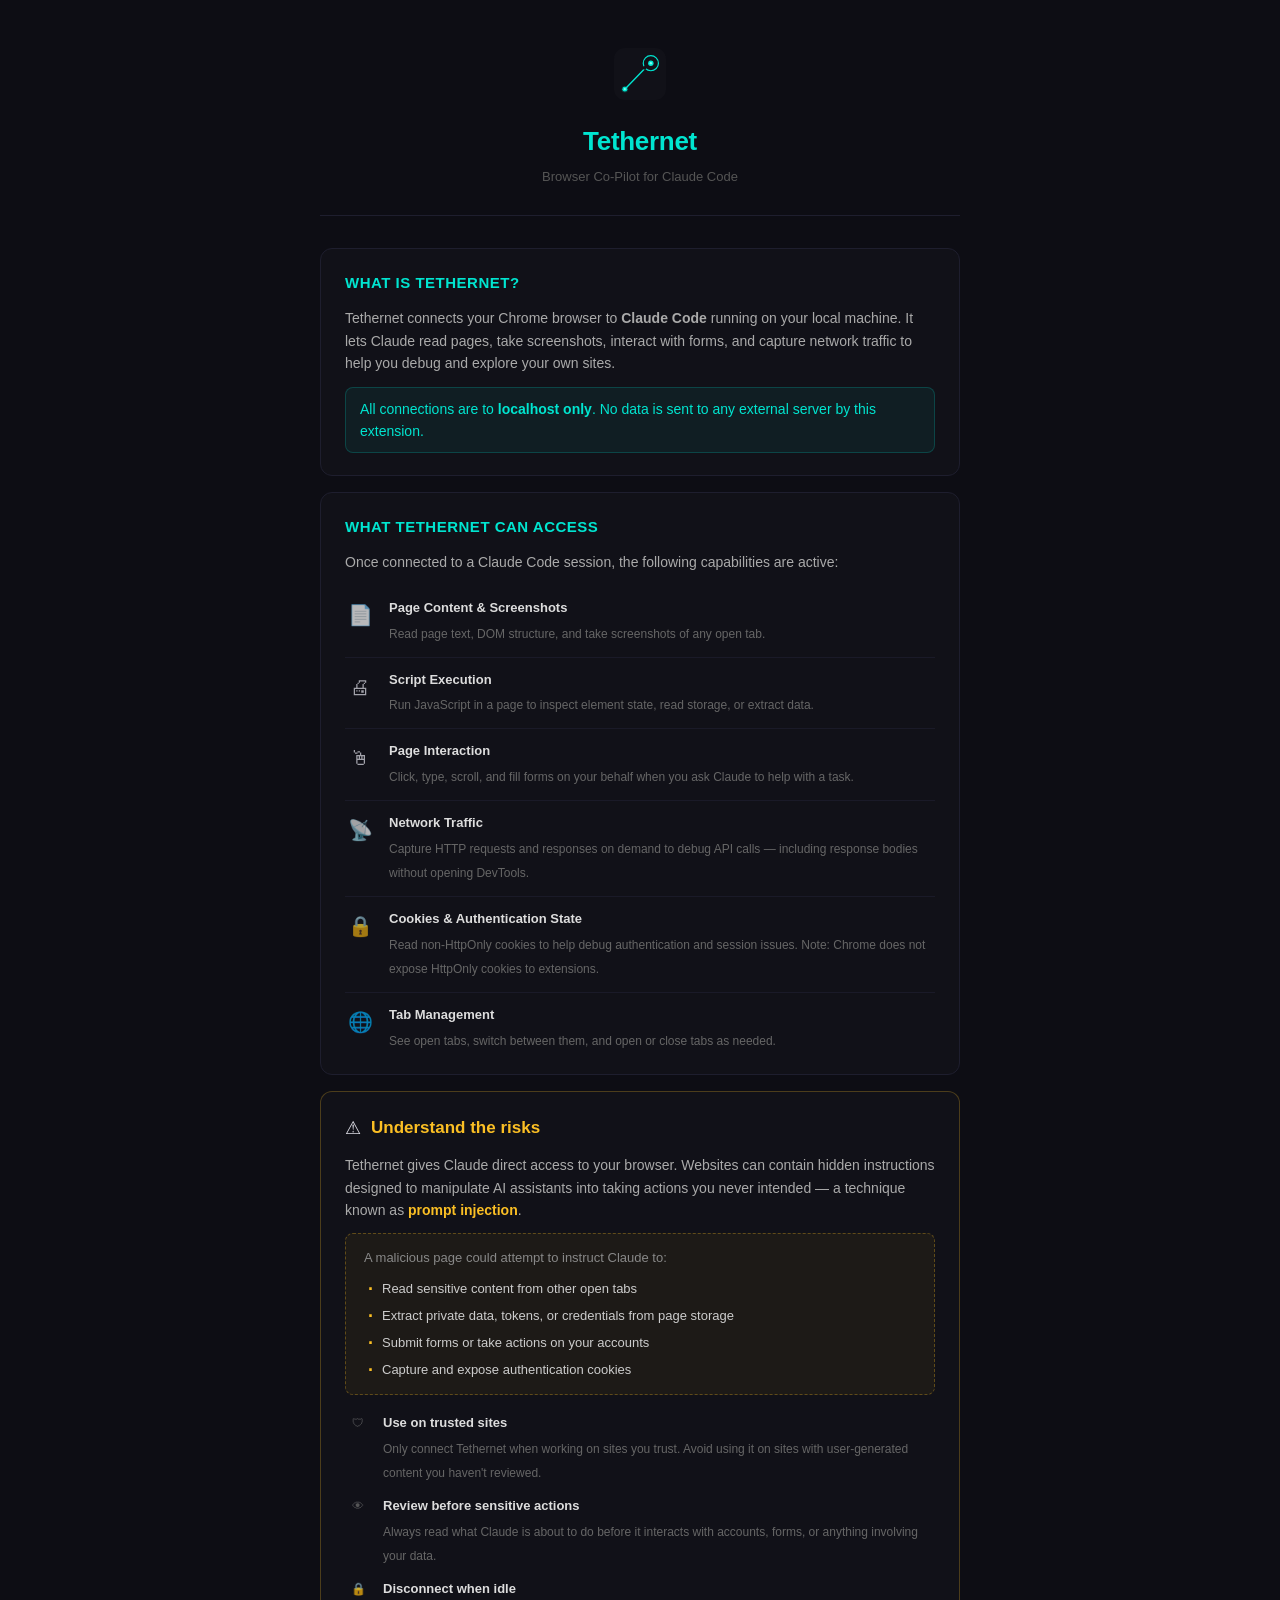
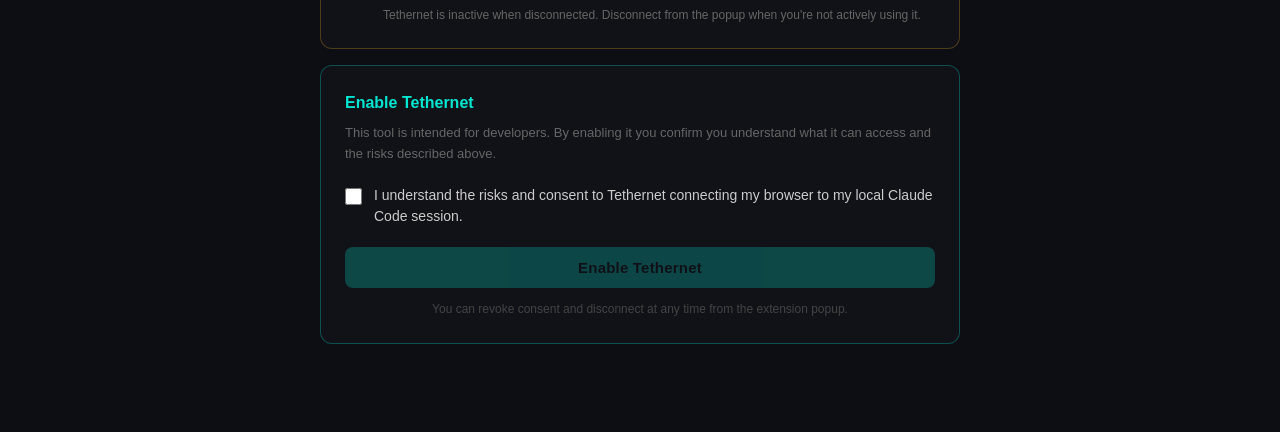
==== onboarding/onboarding.html @ 50e387bf "chore: initial commit" ====
<!DOCTYPE html>
<html lang="en">
<head>
  <meta charset="UTF-8">
  <meta name="viewport" content="width=device-width, initial-scale=1.0">
  <title>Tethernet — Setup</title>
  <link rel="stylesheet" href="onboarding.css">
</head>
<body>
  <div class="container">

    <div class="header">
      <svg width="52" height="52" viewBox="0 0 96 96" fill="none" xmlns="http://www.w3.org/2000/svg">
        <rect width="96" height="96" rx="20" fill="#111118"/>
        <ellipse cx="68" cy="28" rx="14" ry="14" stroke="#00E5D0" stroke-width="2.2" fill="none"/>
        <line x1="20" y1="76" x2="57" y2="38" stroke="#00E5D0" stroke-width="2.5" stroke-linecap="round"/>
        <circle cx="56.5" cy="36.5" r="3.5" fill="#111118"/>
        <circle cx="20" cy="76" r="6" fill="#00E5D0" opacity="0.2"/>
        <circle cx="20" cy="76" r="4.5" fill="#00E5D0"/>
        <circle cx="20" cy="76" r="2" fill="#80FFF0"/>
        <circle cx="68" cy="28" r="5" fill="#00E5D0"/>
        <circle cx="68" cy="28" r="2.2" fill="#80FFF0"/>
      </svg>
      <h1>Tethernet</h1>
      <p class="subtitle">Browser Co-Pilot for Claude Code</p>
    </div>

    <div class="section">
      <h2>What is Tethernet?</h2>
      <p>Tethernet connects your Chrome browser to <strong>Claude Code</strong> running on your local machine. It lets Claude read pages, take screenshots, interact with forms, and capture network traffic to help you debug and explore your own sites.</p>
      <p class="highlight">All connections are to <strong>localhost only</strong>. No data is sent to any external server by this extension.</p>
    </div>

    <div class="section">
      <h2>What Tethernet Can Access</h2>
      <p>Once connected to a Claude Code session, the following capabilities are active:</p>

      <div class="capability">
        <div class="cap-icon">&#128196;</div>
        <div>
          <strong>Page Content &amp; Screenshots</strong>
          <span>Read page text, DOM structure, and take screenshots of any open tab.</span>
        </div>
      </div>

      <div class="capability">
        <div class="cap-icon">&#128424;</div>
        <div>
          <strong>Script Execution</strong>
          <span>Run JavaScript in a page to inspect element state, read storage, or extract data.</span>
        </div>
      </div>

      <div class="capability">
        <div class="cap-icon">&#128433;</div>
        <div>
          <strong>Page Interaction</strong>
          <span>Click, type, scroll, and fill forms on your behalf when you ask Claude to help with a task.</span>
        </div>
      </div>

      <div class="capability">
        <div class="cap-icon">&#128225;</div>
        <div>
          <strong>Network Traffic</strong>
          <span>Capture HTTP requests and responses on demand to debug API calls — including response bodies without opening DevTools.</span>
        </div>
      </div>

      <div class="capability">
        <div class="cap-icon">&#128274;</div>
        <div>
          <strong>Cookies &amp; Authentication State</strong>
          <span>Read non-HttpOnly cookies to help debug authentication and session issues. Note: Chrome does not expose HttpOnly cookies to extensions.</span>
        </div>
      </div>

      <div class="capability">
        <div class="cap-icon">&#127760;</div>
        <div>
          <strong>Tab Management</strong>
          <span>See open tabs, switch between them, and open or close tabs as needed.</span>
        </div>
      </div>
    </div>

    <div class="section risk-section">
      <div class="risk-heading">
        <span class="risk-icon">&#9888;</span>
        <h2>Understand the risks</h2>
      </div>
      <p class="risk-intro">Tethernet gives Claude direct access to your browser. Websites can contain hidden instructions designed to manipulate AI assistants into taking actions you never intended — a technique known as <strong>prompt injection</strong>.</p>

      <div class="risk-box">
        <p>A malicious page could attempt to instruct Claude to:</p>
        <ul>
          <li>Read sensitive content from other open tabs</li>
          <li>Extract private data, tokens, or credentials from page storage</li>
          <li>Submit forms or take actions on your accounts</li>
          <li>Capture and expose authentication cookies</li>
        </ul>
      </div>

      <div class="safe-tips">
        <div class="safe-tip">
          <span class="tip-icon">&#128737;</span>
          <div>
            <strong>Use on trusted sites</strong>
            <span>Only connect Tethernet when working on sites you trust. Avoid using it on sites with user-generated content you haven't reviewed.</span>
          </div>
        </div>
        <div class="safe-tip">
          <span class="tip-icon">&#128065;</span>
          <div>
            <strong>Review before sensitive actions</strong>
            <span>Always read what Claude is about to do before it interacts with accounts, forms, or anything involving your data.</span>
          </div>
        </div>
        <div class="safe-tip">
          <span class="tip-icon">&#128274;</span>
          <div>
            <strong>Disconnect when idle</strong>
            <span>Tethernet is inactive when disconnected. Disconnect from the popup when you're not actively using it.</span>
          </div>
        </div>
      </div>
    </div>

    <div class="consent-section">
      <h2>Enable Tethernet</h2>
      <p class="consent-intro">This tool is intended for developers. By enabling it you confirm you understand what it can access and the risks described above.</p>

      <label class="checkbox-label">
        <input type="checkbox" id="consent-checkbox">
        <span>I understand the risks and consent to Tethernet connecting my browser to my local Claude Code session.</span>
      </label>

      <button id="enable-btn" class="enable-btn" disabled>Enable Tethernet</button>
      <p class="revoke-note">You can revoke consent and disconnect at any time from the extension popup.</p>
    </div>

  </div>
  <script src="onboarding.js"></script>
</body>
</html>
---- onboarding/onboarding.css ----
* {
  margin: 0;
  padding: 0;
  box-sizing: border-box;
}

body {
  font-family: -apple-system, BlinkMacSystemFont, 'Segoe UI', Roboto, sans-serif;
  background-color: #0d0d14;
  color: #e0e0e8;
  font-size: 15px;
  line-height: 1.6;
  min-height: 100vh;
  display: flex;
  justify-content: center;
  padding: 48px 20px;
}

.container {
  max-width: 640px;
  width: 100%;
}

/* Header */
.header {
  text-align: center;
  margin-bottom: 32px;
  padding-bottom: 28px;
  border-bottom: 1px solid #1e1e2e;
}

.header svg {
  margin-bottom: 14px;
}

.header h1 {
  font-size: 26px;
  font-weight: 700;
  color: #00E5D0;
  margin-bottom: 4px;
  letter-spacing: -0.3px;
}

.subtitle {
  font-size: 13px;
  color: #555;
}

/* Sections */
.section {
  background-color: #111118;
  border: 1px solid #1e1e2e;
  border-radius: 12px;
  padding: 22px 24px;
  margin-bottom: 16px;
}

.section h2 {
  font-size: 15px;
  font-weight: 600;
  color: #00E5D0;
  margin-bottom: 12px;
  text-transform: uppercase;
  letter-spacing: 0.5px;
}

.section p {
  color: #aaa;
  margin-bottom: 12px;
  font-size: 14px;
}

.section p:last-child {
  margin-bottom: 0;
}

.highlight {
  background-color: rgba(0, 229, 208, 0.06);
  border: 1px solid rgba(0, 229, 208, 0.2);
  border-radius: 8px;
  padding: 10px 14px;
  color: #00E5D0 !important;
  font-size: 13px;
}

/* Capabilities */
.capability {
  display: flex;
  gap: 14px;
  align-items: flex-start;
  padding: 12px 0;
  border-bottom: 1px solid #1a1a28;
}

.capability:last-child {
  border-bottom: none;
  padding-bottom: 0;
}

.cap-icon {
  font-size: 20px;
  min-width: 30px;
  text-align: center;
  padding-top: 1px;
  opacity: 0.7;
}

.capability strong {
  display: block;
  color: #ddd;
  font-size: 13px;
  font-weight: 600;
  margin-bottom: 2px;
}

.capability span {
  color: #666;
  font-size: 12px;
  line-height: 1.5;
}

/* Risk section */
.risk-section {
  border-color: rgba(251, 191, 36, 0.25);
  background-color: #111118;
}

.risk-heading {
  display: flex;
  align-items: center;
  gap: 10px;
  margin-bottom: 12px;
}

.risk-icon {
  font-size: 18px;
}

.risk-section h2 {
  color: #fbbf24;
  margin-bottom: 0;
  text-transform: none;
  font-size: 17px;
  letter-spacing: 0;
}

.risk-intro {
  color: #aaa;
  font-size: 14px;
  margin-bottom: 16px;
}

.risk-intro strong {
  color: #fbbf24;
}

.risk-box {
  background: rgba(251, 191, 36, 0.05);
  border: 1px dashed rgba(251, 191, 36, 0.3);
  border-radius: 8px;
  padding: 14px 18px;
  margin-bottom: 18px;
}

.risk-box p {
  font-size: 13px;
  color: #888;
  margin-bottom: 10px;
}

.risk-box ul {
  list-style: none;
  padding: 0;
}

.risk-box ul li {
  position: relative;
  padding-left: 18px;
  margin-bottom: 6px;
  color: #ccc;
  font-size: 13px;
}

.risk-box ul li:last-child {
  margin-bottom: 0;
}

.risk-box ul li::before {
  content: "·";
  color: #fbbf24;
  font-weight: bold;
  position: absolute;
  left: 4px;
  font-size: 18px;
  line-height: 1.2;
}

/* Safe tips */
.safe-tips {
  display: flex;
  flex-direction: column;
  gap: 12px;
}

.safe-tip {
  display: flex;
  gap: 12px;
  align-items: flex-start;
}

.tip-icon {
  font-size: 18px;
  min-width: 26px;
  text-align: center;
  padding-top: 1px;
  opacity: 0.8;
}

.safe-tip strong {
  display: block;
  color: #ddd;
  font-size: 13px;
  font-weight: 600;
  margin-bottom: 2px;
}

.safe-tip span {
  color: #666;
  font-size: 12px;
  line-height: 1.5;
}

/* Consent */
.consent-section {
  background-color: #111118;
  border: 1px solid rgba(0, 229, 208, 0.3);
  border-radius: 12px;
  padding: 24px;
  margin-bottom: 40px;
}

.consent-section h2 {
  font-size: 16px;
  font-weight: 700;
  color: #00E5D0;
  margin-bottom: 8px;
}

.consent-intro {
  font-size: 13px;
  color: #666;
  margin-bottom: 20px;
}

.checkbox-label {
  display: flex;
  align-items: flex-start;
  gap: 12px;
  cursor: pointer;
  margin-bottom: 20px;
  font-size: 14px;
  color: #ccc;
  line-height: 1.5;
}

.checkbox-label input[type="checkbox"] {
  margin-top: 3px;
  width: 17px;
  height: 17px;
  min-width: 17px;
  accent-color: #00E5D0;
  cursor: pointer;
}

.enable-btn {
  background-color: #00E5D0;
  color: #0d0d14;
  border: none;
  padding: 12px 32px;
  border-radius: 8px;
  font-size: 15px;
  font-weight: 700;
  cursor: pointer;
  transition: opacity 0.2s;
  width: 100%;
  letter-spacing: 0.2px;
}

.enable-btn:hover:not(:disabled) {
  opacity: 0.85;
}

.enable-btn:disabled {
  opacity: 0.25;
  cursor: not-allowed;
}

.revoke-note {
  margin-top: 12px;
  font-size: 12px;
  color: #444;
  text-align: center;
}
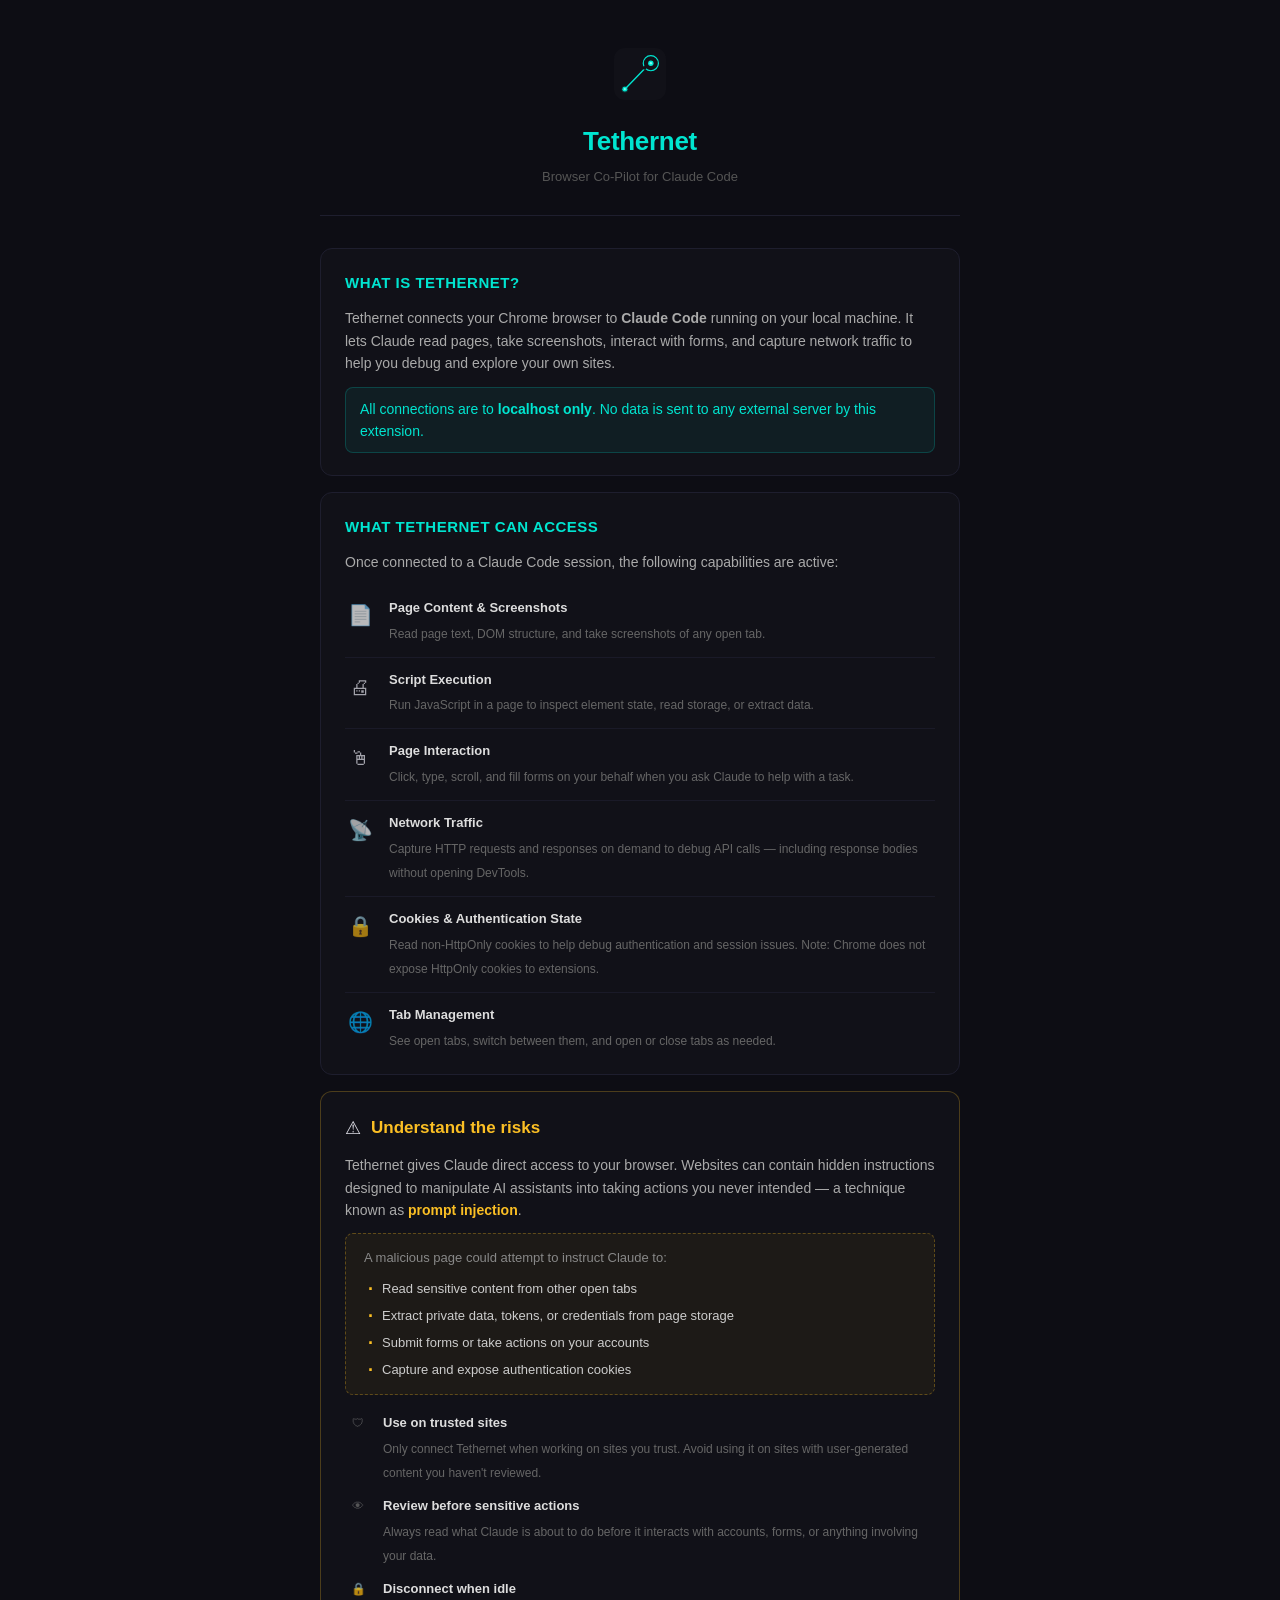
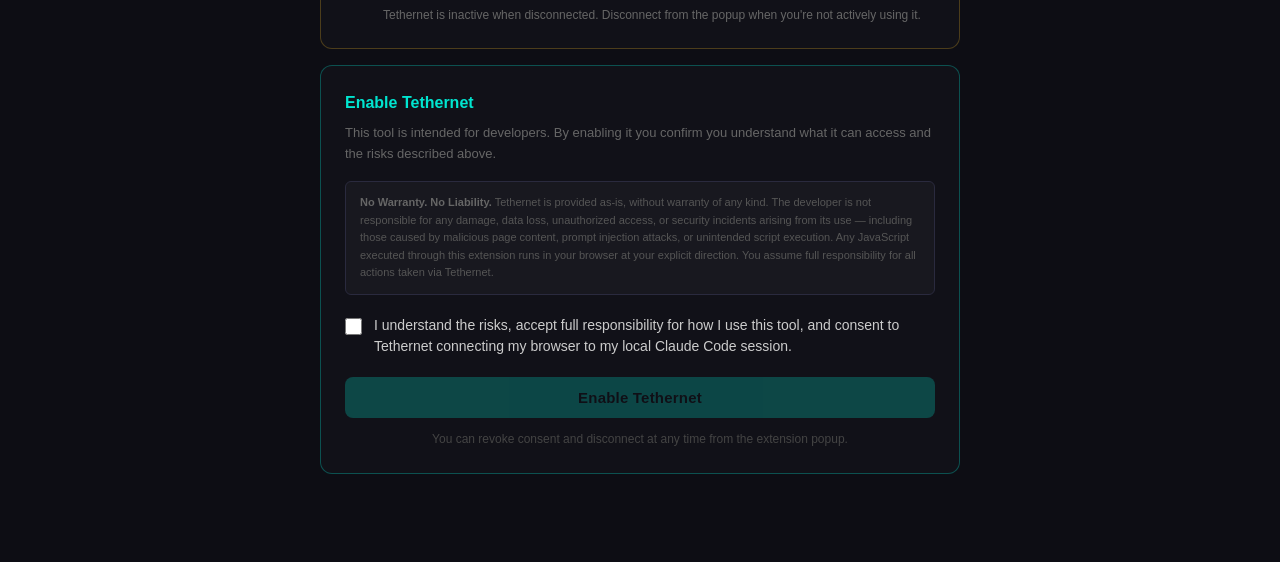
==== commit 472bfcaf: "feat: passive mode, remove Set Primary, onboarding disclaimer - Replace Network Capture UI with Pass" ====
--- a/onboarding/onboarding.html
+++ b/onboarding/onboarding.html
@@ -130,9 +130,13 @@
       <h2>Enable Tethernet</h2>
       <p class="consent-intro">This tool is intended for developers. By enabling it you confirm you understand what it can access and the risks described above.</p>
 
+      <div class="disclaimer-box">
+        <p><strong>No Warranty. No Liability.</strong> Tethernet is provided as-is, without warranty of any kind. The developer is not responsible for any damage, data loss, unauthorized access, or security incidents arising from its use — including those caused by malicious page content, prompt injection attacks, or unintended script execution. Any JavaScript executed through this extension runs in your browser at your explicit direction. You assume full responsibility for all actions taken via Tethernet.</p>
+      </div>
+
       <label class="checkbox-label">
         <input type="checkbox" id="consent-checkbox">
-        <span>I understand the risks and consent to Tethernet connecting my browser to my local Claude Code session.</span>
+        <span>I understand the risks, accept full responsibility for how I use this tool, and consent to Tethernet connecting my browser to my local Claude Code session.</span>
       </label>
 
       <button id="enable-btn" class="enable-btn" disabled>Enable Tethernet</button>
--- a/onboarding/onboarding.css
+++ b/onboarding/onboarding.css
@@ -249,7 +249,26 @@
 .consent-intro {
   font-size: 13px;
   color: #666;
+  margin-bottom: 16px;
+}
+
+.disclaimer-box {
+  background-color: rgba(255, 255, 255, 0.03);
+  border: 1px solid #2a2a3e;
+  border-radius: 6px;
+  padding: 12px 14px;
   margin-bottom: 20px;
+}
+
+.disclaimer-box p {
+  font-size: 11px;
+  color: #555;
+  line-height: 1.6;
+  margin: 0;
+}
+
+.disclaimer-box strong {
+  color: #666;
 }
 
 .checkbox-label {
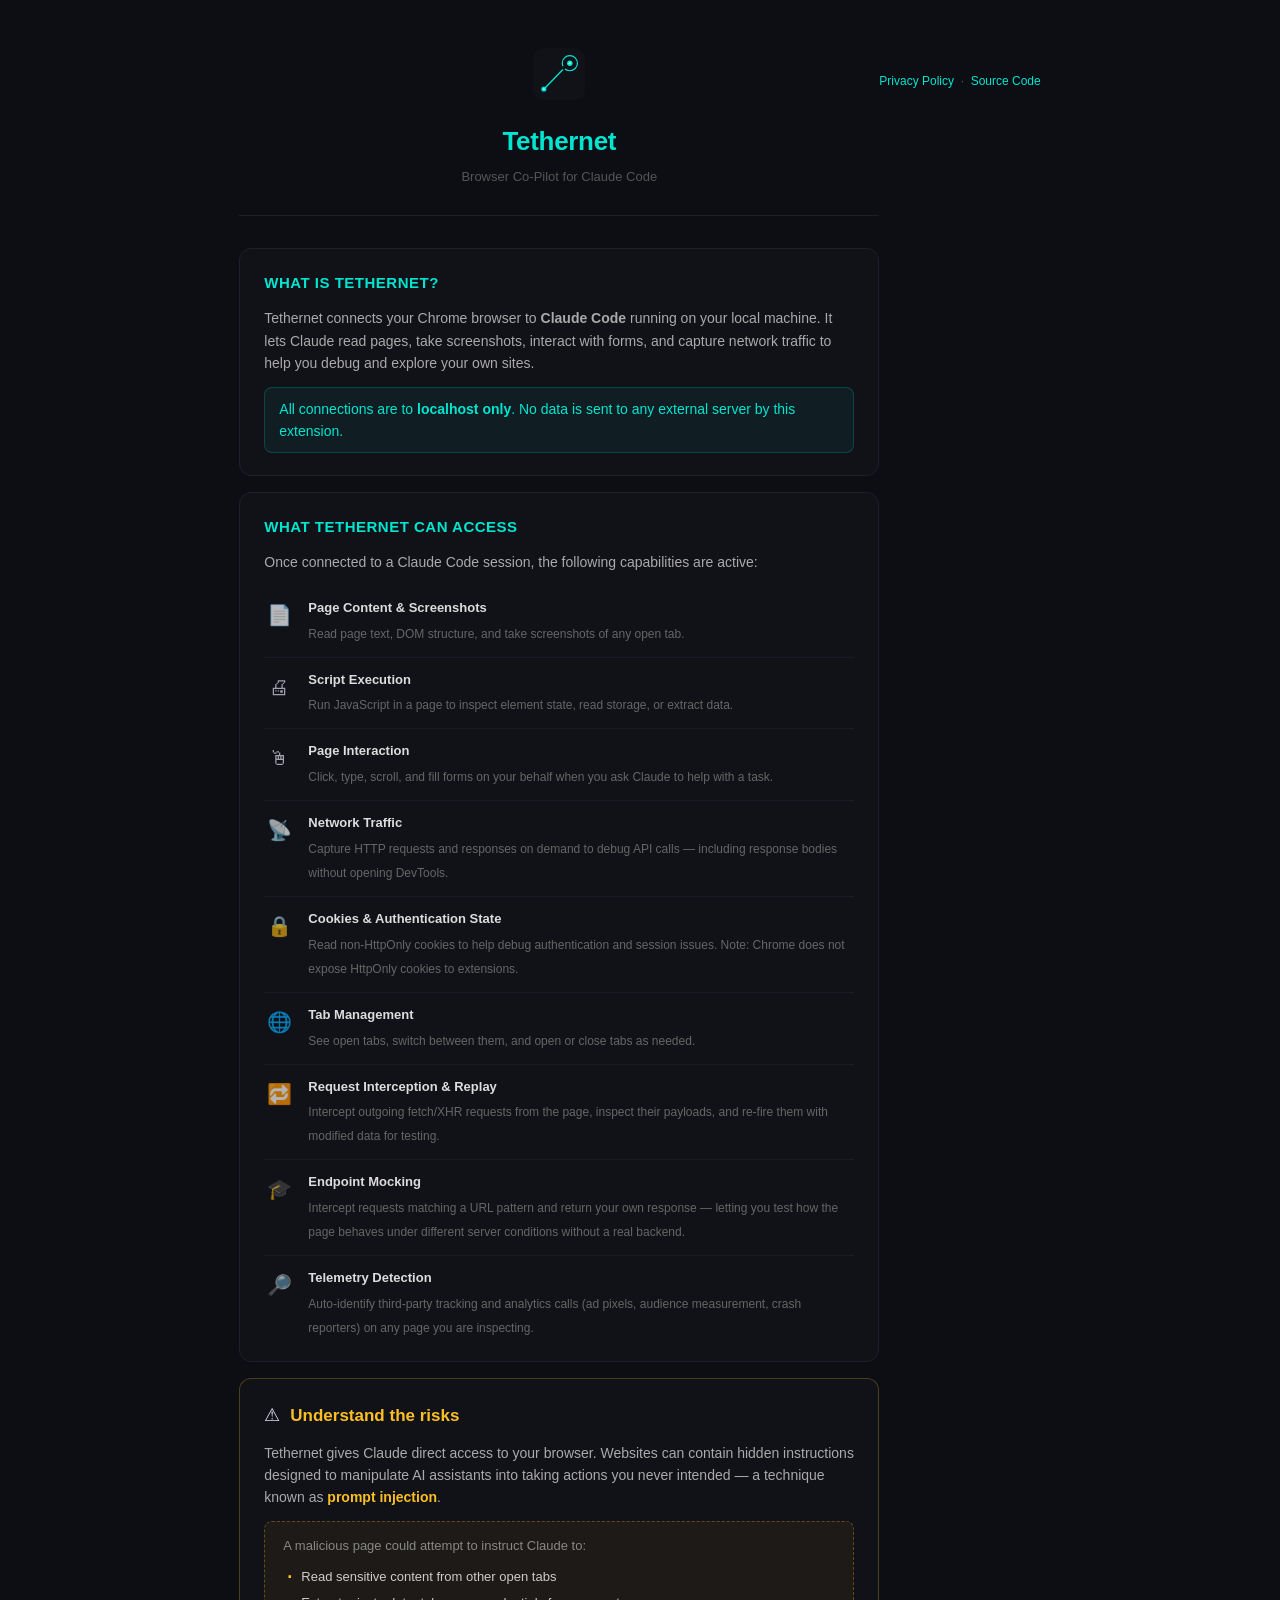
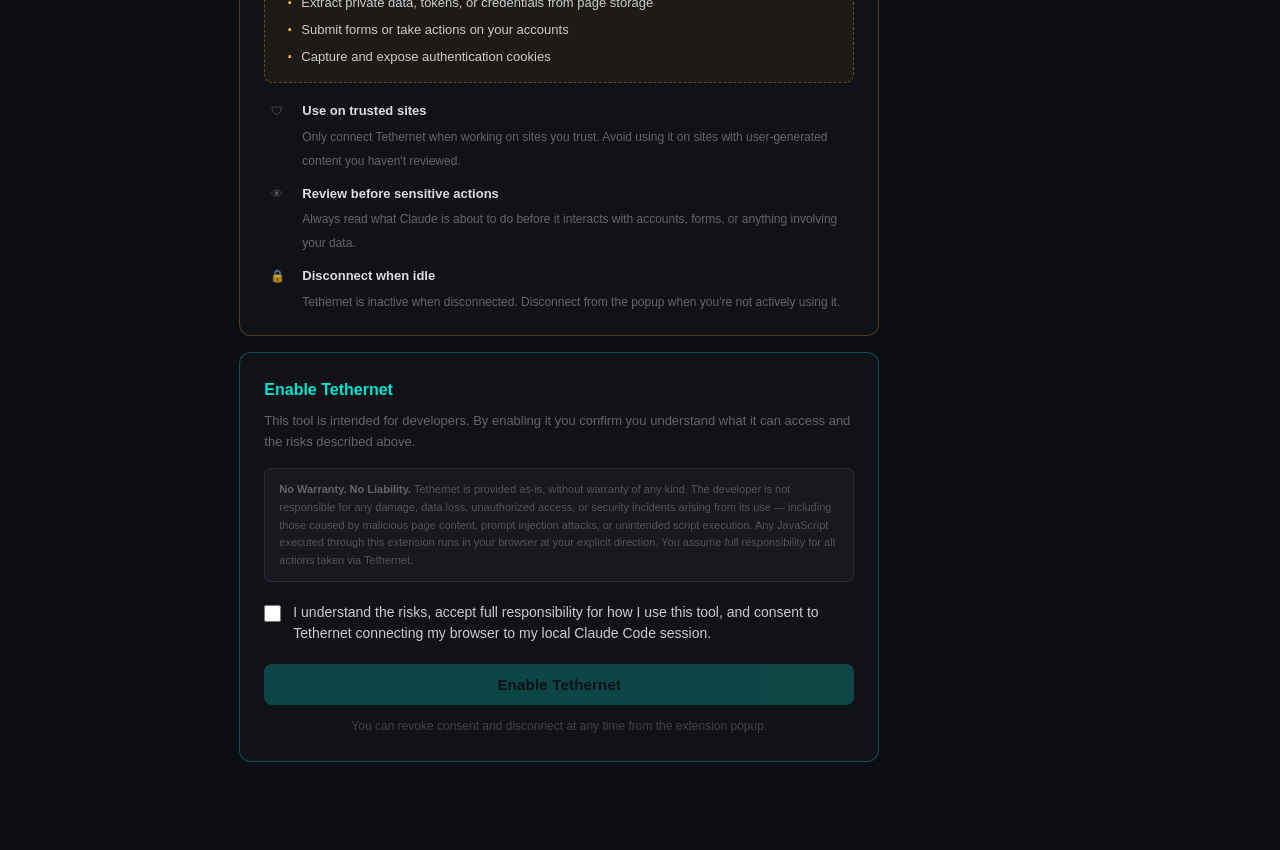
==== commit 96f9e2b9: "feat: passive mode, request intercept/mock, telemetry detection, store submission materials - Passiv" ====
--- a/onboarding/onboarding.html
+++ b/onboarding/onboarding.html
@@ -82,6 +82,30 @@
           <span>See open tabs, switch between them, and open or close tabs as needed.</span>
         </div>
       </div>
+
+      <div class="capability">
+        <div class="cap-icon">&#128257;</div>
+        <div>
+          <strong>Request Interception &amp; Replay</strong>
+          <span>Intercept outgoing fetch/XHR requests from the page, inspect their payloads, and re-fire them with modified data for testing.</span>
+        </div>
+      </div>
+
+      <div class="capability">
+        <div class="cap-icon">&#127891;</div>
+        <div>
+          <strong>Endpoint Mocking</strong>
+          <span>Intercept requests matching a URL pattern and return your own response — letting you test how the page behaves under different server conditions without a real backend.</span>
+        </div>
+      </div>
+
+      <div class="capability">
+        <div class="cap-icon">&#128270;</div>
+        <div>
+          <strong>Telemetry Detection</strong>
+          <span>Auto-identify third-party tracking and analytics calls (ad pixels, audience measurement, crash reporters) on any page you are inspecting.</span>
+        </div>
+      </div>
     </div>
 
     <div class="section risk-section">
@@ -144,6 +168,11 @@
     </div>
 
   </div>
+  <footer style="text-align:center;padding:24px 0 16px;font-size:12px;color:#555;">
+    <a href="https://drbenedictporkins.github.io/tethernet/privacy.html" target="_blank" style="color:#00E5D0;text-decoration:none;">Privacy Policy</a>
+    &nbsp;·&nbsp;
+    <a href="https://github.com/DrBenedictPorkins/tethernet" target="_blank" style="color:#00E5D0;text-decoration:none;">Source Code</a>
+  </footer>
   <script src="onboarding.js"></script>
 </body>
 </html>
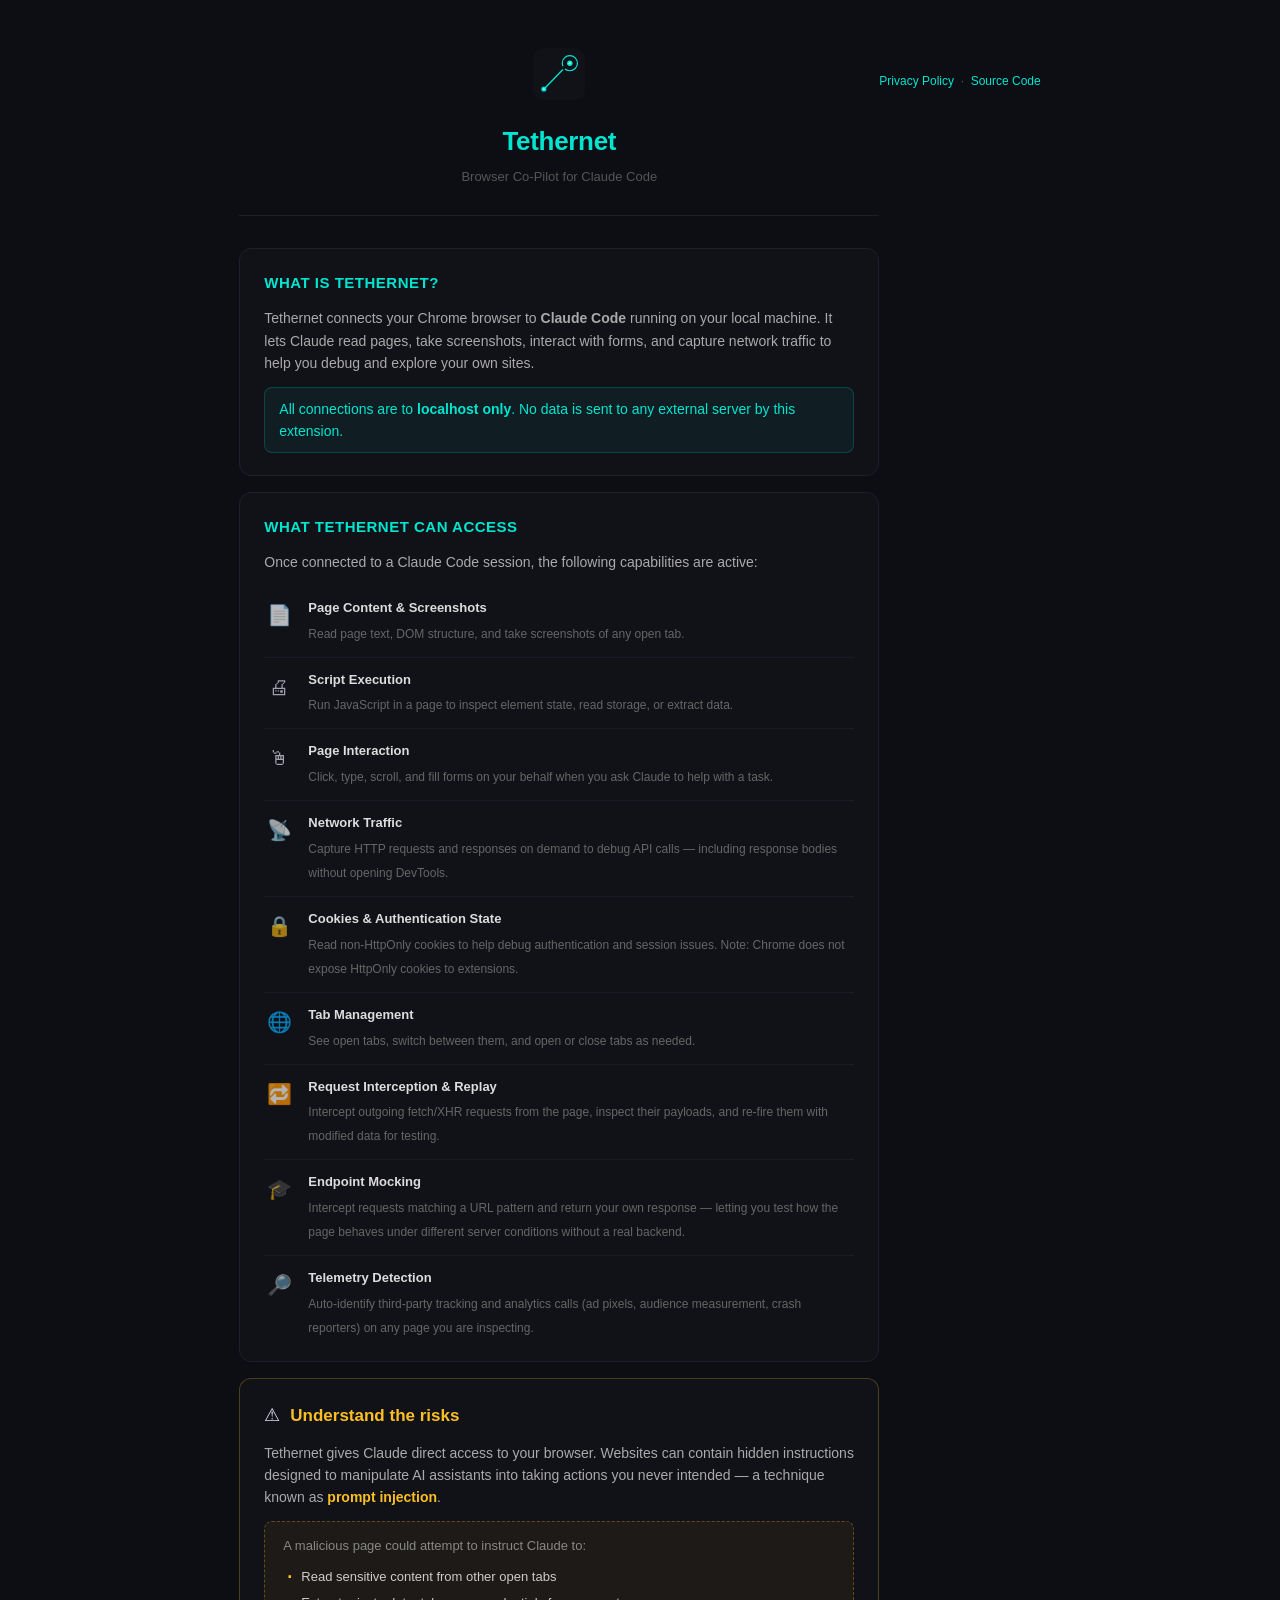
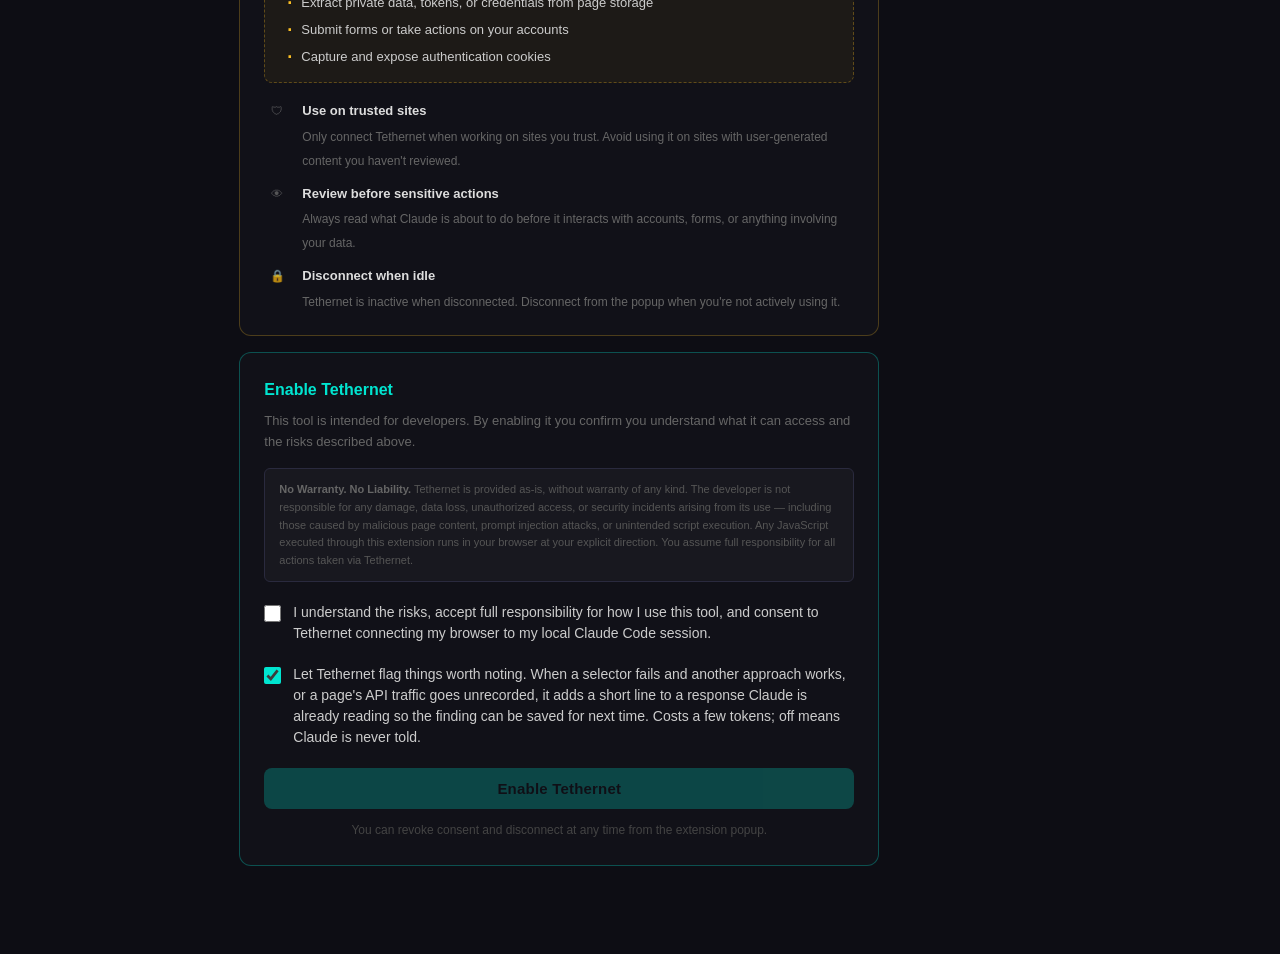
==== commit ef7fed83: "feat: note reminders, and fix a consent race that refused valid commands Two changes, both in the se" ====
--- a/onboarding/onboarding.html
+++ b/onboarding/onboarding.html
@@ -163,6 +163,14 @@
         <span>I understand the risks, accept full responsibility for how I use this tool, and consent to Tethernet connecting my browser to my local Claude Code session.</span>
       </label>
 
+      <label class="checkbox-label">
+        <input type="checkbox" id="hints-checkbox" checked>
+        <span>Let Tethernet flag things worth noting. When a selector fails and another
+        approach works, or a page's API traffic goes unrecorded, it adds a short line to
+        a response Claude is already reading so the finding can be saved for next time.
+        Costs a few tokens; off means Claude is never told.</span>
+      </label>
+
       <button id="enable-btn" class="enable-btn" disabled>Enable Tethernet</button>
       <p class="revoke-note">You can revoke consent and disconnect at any time from the extension popup.</p>
     </div>
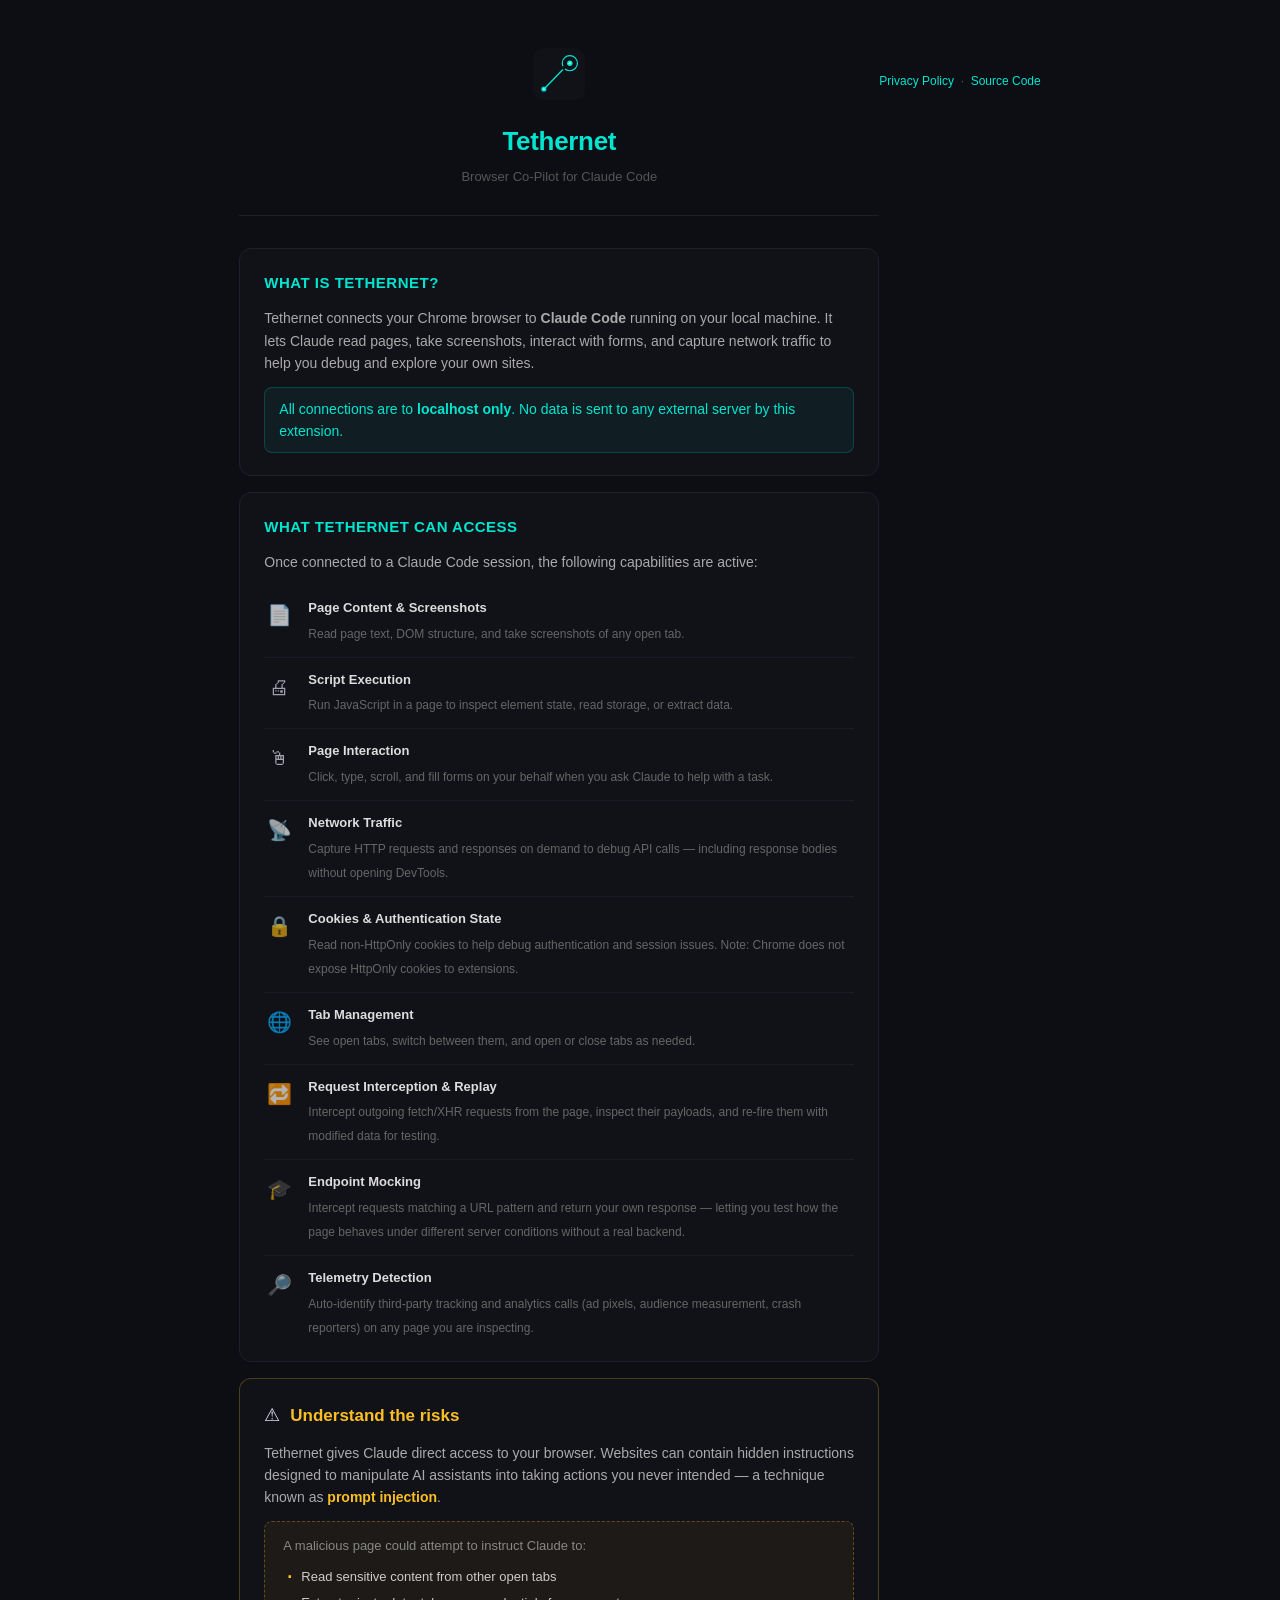
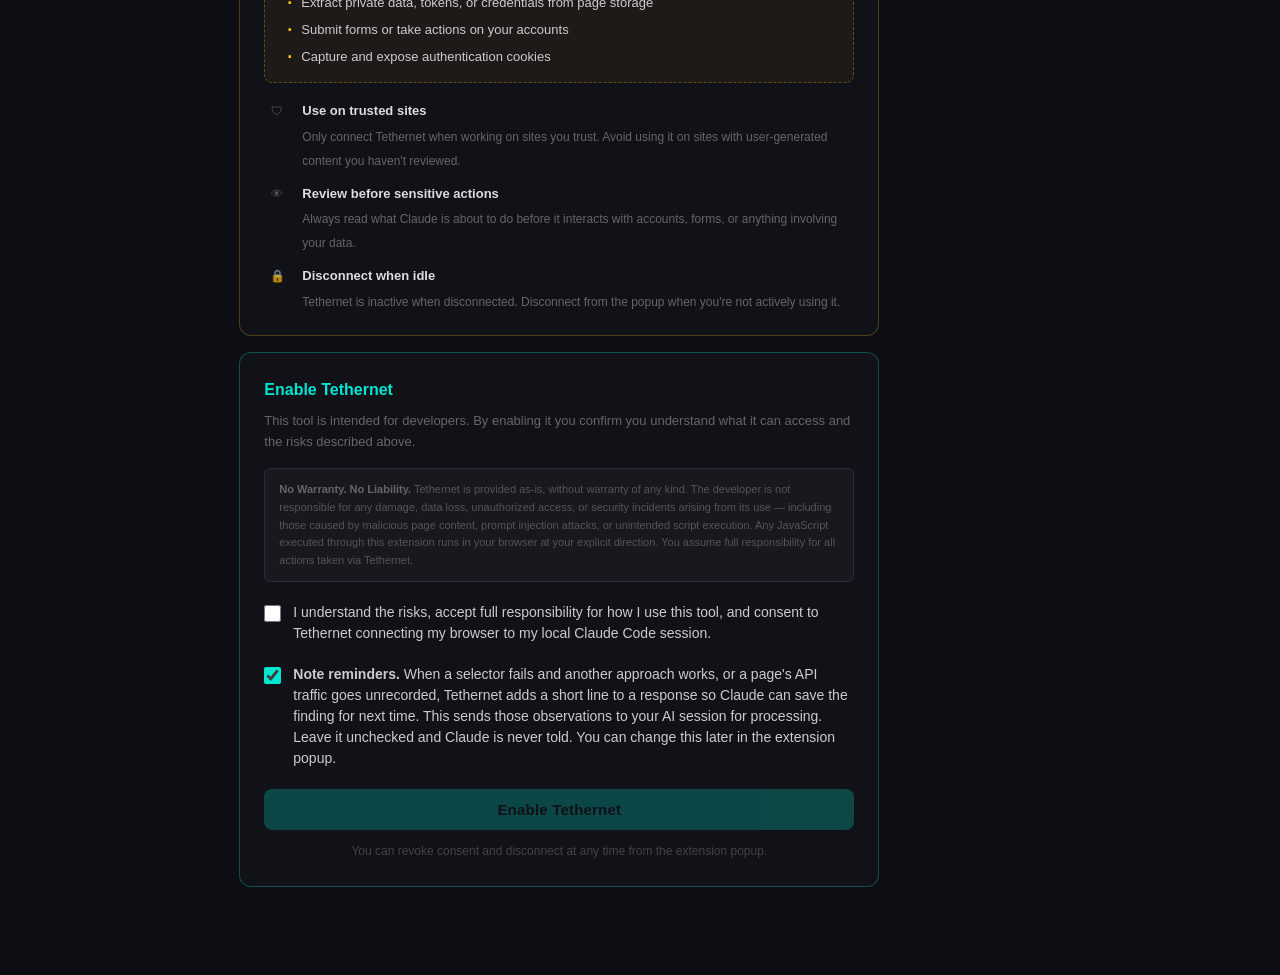
==== commit 82de5d14: "refactor: note reminders become one switch set at install The ask-per-batch design did not survive c" ====
--- a/onboarding/onboarding.html
+++ b/onboarding/onboarding.html
@@ -165,10 +165,11 @@
 
       <label class="checkbox-label">
         <input type="checkbox" id="hints-checkbox" checked>
-        <span>Let Tethernet flag things worth noting. When a selector fails and another
-        approach works, or a page's API traffic goes unrecorded, it adds a short line to
-        a response Claude is already reading so the finding can be saved for next time.
-        Costs a few tokens; off means Claude is never told.</span>
+        <span><strong>Note reminders.</strong> When a selector fails and another approach
+        works, or a page's API traffic goes unrecorded, Tethernet adds a short line to a
+        response so Claude can save the finding for next time. This sends those
+        observations to your AI session for processing. Leave it unchecked and Claude is
+        never told. You can change this later in the extension popup.</span>
       </label>
 
       <button id="enable-btn" class="enable-btn" disabled>Enable Tethernet</button>
